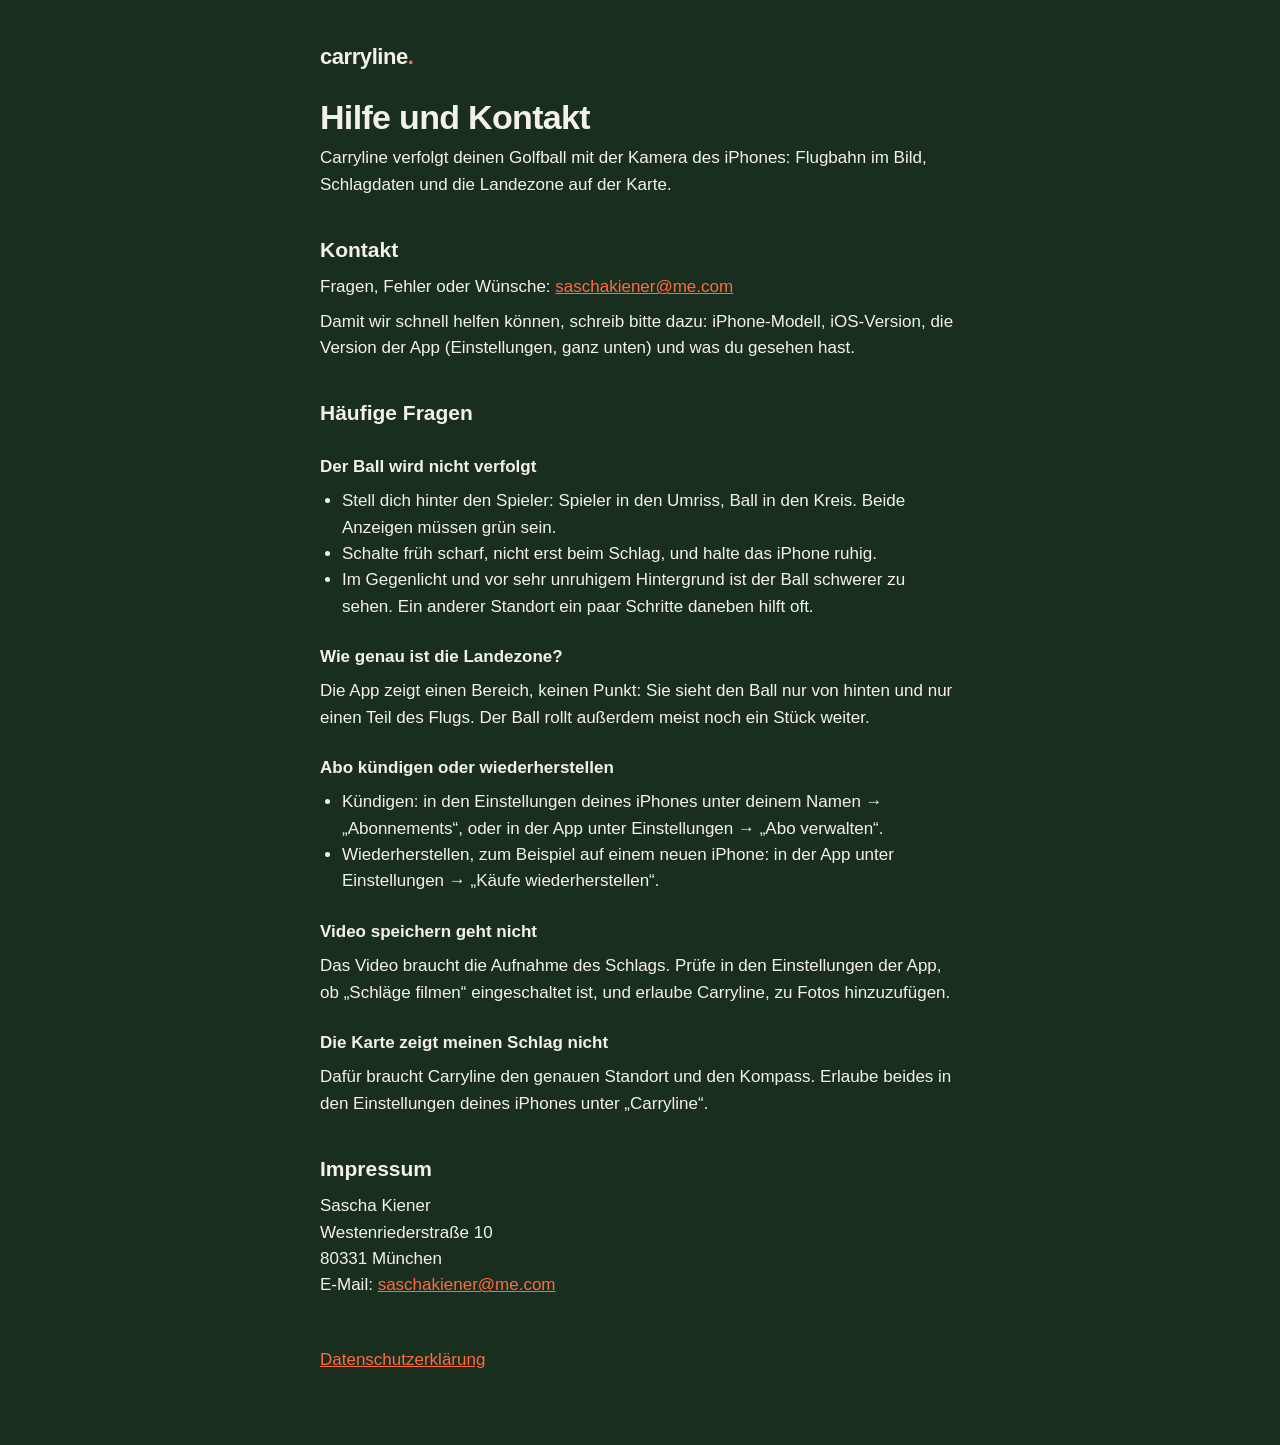
==== index.html @ 8e2b713f "Carryline: support page and privacy policy Co-Authored-By: Claude Fable 5.2 <noreply@anthropic.com>" ====
<!doctype html>
<html lang="de">
<head>
<meta charset="utf-8">
<meta name="viewport" content="width=device-width, initial-scale=1">
<title>Carryline – Hilfe und Kontakt</title>
<link rel="stylesheet" href="stil.css">
</head>
<body>
<main>
<p class="marke">carryline<span>.</span></p>
<h1>Hilfe und Kontakt</h1>
<p>Carryline verfolgt deinen Golfball mit der Kamera des iPhones: Flugbahn im Bild, Schlagdaten und die Landezone auf der Karte.</p>

<h2>Kontakt</h2>
<p>Fragen, Fehler oder Wünsche: <a href="mailto:saschakiener@me.com?subject=Carryline">saschakiener@me.com</a></p>
<p>Damit wir schnell helfen können, schreib bitte dazu: iPhone-Modell, iOS-Version, die Version der App (Einstellungen, ganz unten) und was du gesehen hast.</p>

<h2>Häufige Fragen</h2>

<h3>Der Ball wird nicht verfolgt</h3>
<ul>
<li>Stell dich hinter den Spieler: Spieler in den Umriss, Ball in den Kreis. Beide Anzeigen müssen grün sein.</li>
<li>Schalte früh scharf, nicht erst beim Schlag, und halte das iPhone ruhig.</li>
<li>Im Gegenlicht und vor sehr unruhigem Hintergrund ist der Ball schwerer zu sehen. Ein anderer Standort ein paar Schritte daneben hilft oft.</li>
</ul>

<h3>Wie genau ist die Landezone?</h3>
<p>Die App zeigt einen Bereich, keinen Punkt: Sie sieht den Ball nur von hinten und nur einen Teil des Flugs. Der Ball rollt außerdem meist noch ein Stück weiter.</p>

<h3>Abo kündigen oder wiederherstellen</h3>
<ul>
<li>Kündigen: in den Einstellungen deines iPhones unter deinem Namen → „Abonnements“, oder in der App unter Einstellungen → „Abo verwalten“.</li>
<li>Wiederherstellen, zum Beispiel auf einem neuen iPhone: in der App unter Einstellungen → „Käufe wiederherstellen“.</li>
</ul>

<h3>Video speichern geht nicht</h3>
<p>Das Video braucht die Aufnahme des Schlags. Prüfe in den Einstellungen der App, ob „Schläge filmen“ eingeschaltet ist, und erlaube Carryline, zu Fotos hinzuzufügen.</p>

<h3>Die Karte zeigt meinen Schlag nicht</h3>
<p>Dafür braucht Carryline den genauen Standort und den Kompass. Erlaube beides in den Einstellungen deines iPhones unter „Carryline“.</p>

<h2 id="impressum">Impressum</h2>
<p>Sascha Kiener<br>Westenriederstraße 10<br>80331 München<br>E-Mail: <a href="mailto:saschakiener@me.com">saschakiener@me.com</a></p>

<p class="fuss"><a href="datenschutz.html">Datenschutzerklärung</a></p>
</main>
</body>
</html>
---- stil.css ----
:root { color-scheme: dark; --grund: #1a2e20; --text: #f4f1e8; --leise: #b9c4b6; --akzent: #ff6b3d; }
* { box-sizing: border-box; }
body { margin: 0; background: var(--grund); color: var(--text);
  font: 17px/1.55 -apple-system, BlinkMacSystemFont, "Segoe UI", Roboto, sans-serif; }
main { max-width: 680px; margin: 0 auto; padding: 32px 20px 64px; }
.marke, .marke a { font-weight: 800; font-size: 22px; letter-spacing: -0.02em; color: var(--text); text-decoration: none; }
.marke span { color: var(--akzent); }
h1 { font-size: 34px; line-height: 1.15; letter-spacing: -0.02em; margin: 24px 0 8px; }
h2 { font-size: 21px; margin: 36px 0 8px; }
h3 { font-size: 17px; margin: 24px 0 4px; }
p, ul { margin: 8px 0; }
ul { padding-left: 22px; }
a { color: var(--akzent); }
.stand, .fuss { color: var(--leise); }
.fuss { margin-top: 48px; }
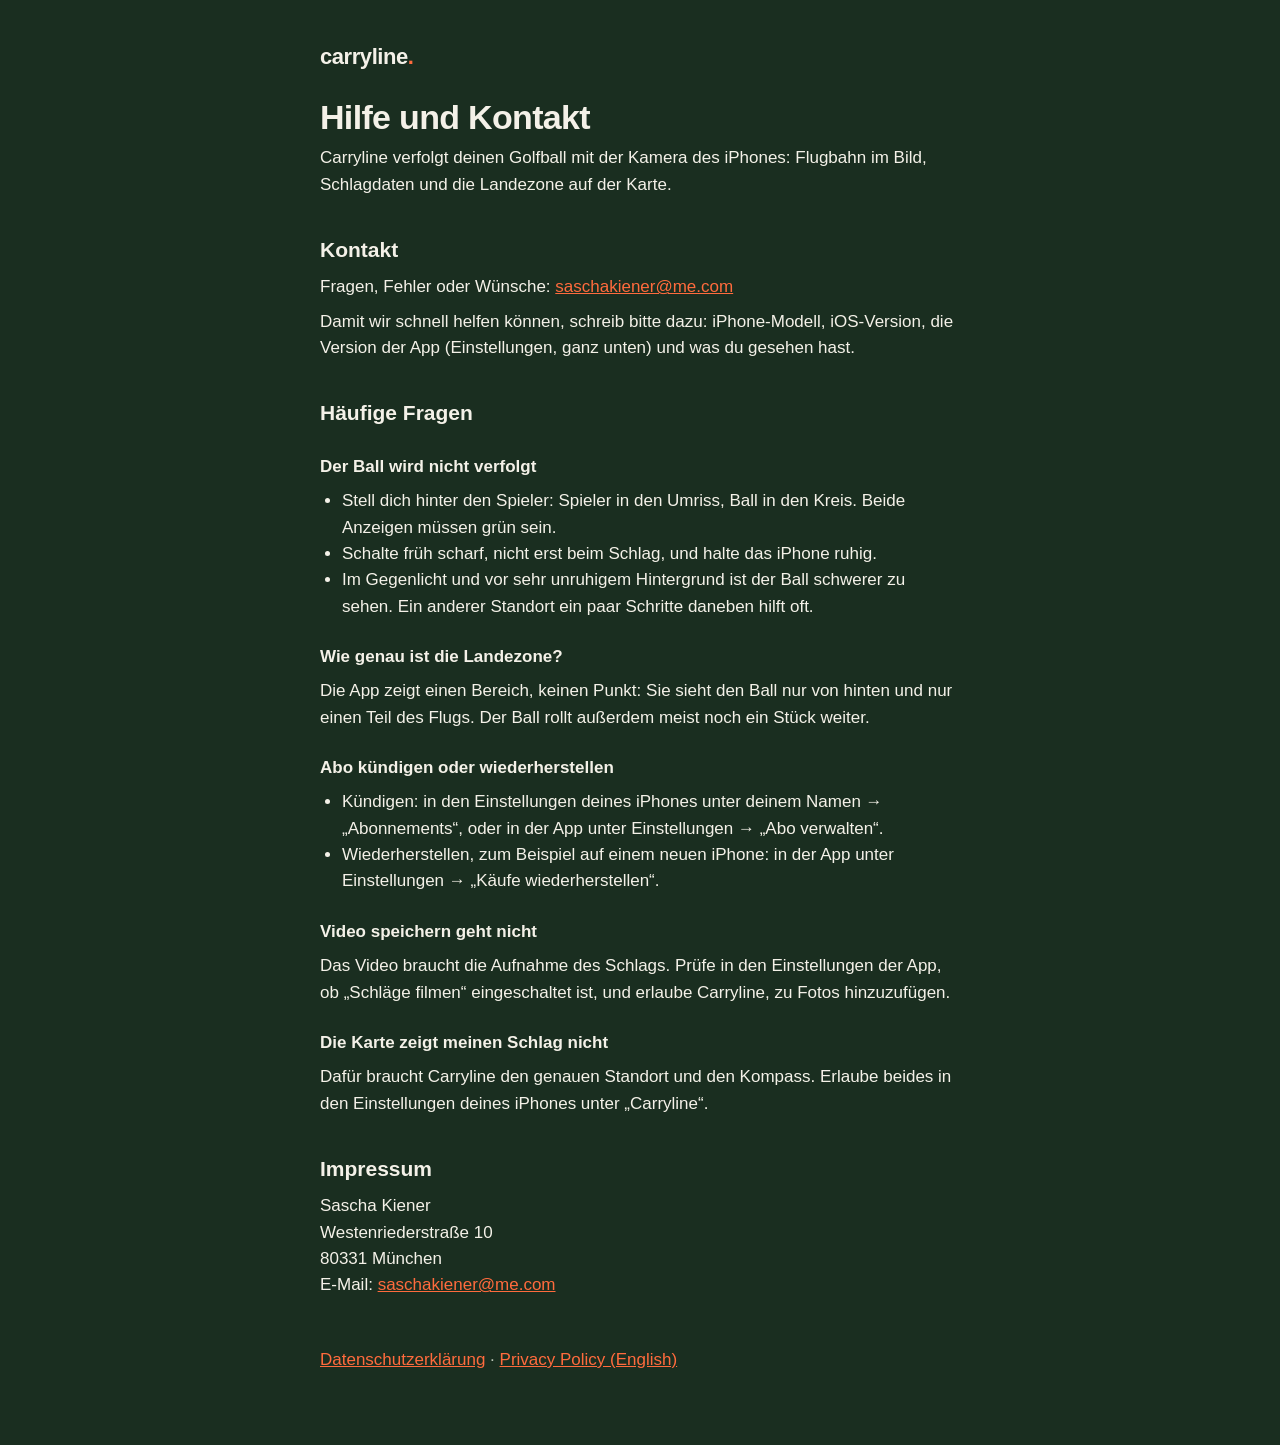
==== commit e5df5b28: "English privacy policy Co-Authored-By: Claude Opus 5.5 <noreply@anthropic.com>" ====
--- a/index.html
+++ b/index.html
@@ -43,7 +43,7 @@
 <h2 id="impressum">Impressum</h2>
 <p>Sascha Kiener<br>Westenriederstraße 10<br>80331 München<br>E-Mail: <a href="mailto:saschakiener@me.com">saschakiener@me.com</a></p>
 
-<p class="fuss"><a href="datenschutz.html">Datenschutzerklärung</a></p>
+<p class="fuss"><a href="datenschutz.html">Datenschutzerklärung</a> · <a href="privacy.html">Privacy Policy (English)</a></p>
 </main>
 </body>
 </html>
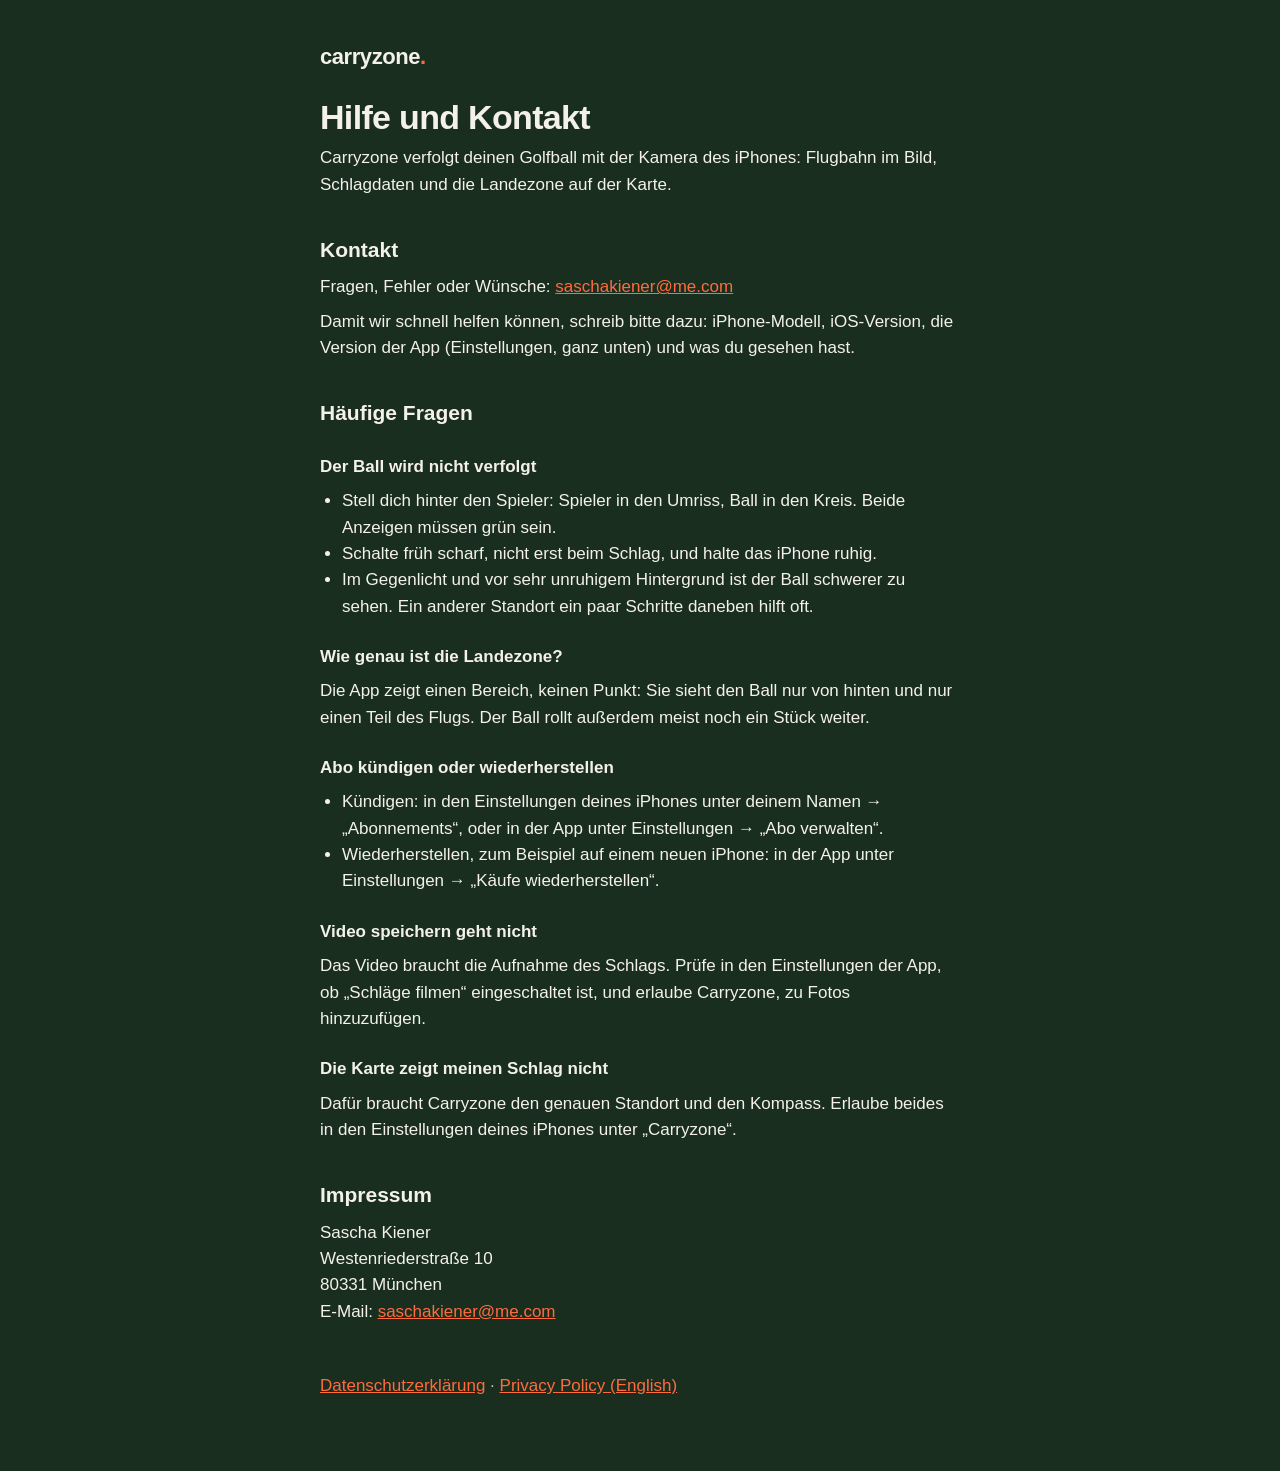
==== commit 24852a8e: "Rename: Carryline is now Carryzone Co-Authored-By: Claude Opus 5.5 <noreply@anthropic.com>" ====
--- a/index.html
+++ b/index.html
@@ -3,17 +3,17 @@
 <head>
 <meta charset="utf-8">
 <meta name="viewport" content="width=device-width, initial-scale=1">
-<title>Carryline – Hilfe und Kontakt</title>
+<title>Carryzone – Hilfe und Kontakt</title>
 <link rel="stylesheet" href="stil.css">
 </head>
 <body>
 <main>
-<p class="marke">carryline<span>.</span></p>
+<p class="marke">carryzone<span>.</span></p>
 <h1>Hilfe und Kontakt</h1>
-<p>Carryline verfolgt deinen Golfball mit der Kamera des iPhones: Flugbahn im Bild, Schlagdaten und die Landezone auf der Karte.</p>
+<p>Carryzone verfolgt deinen Golfball mit der Kamera des iPhones: Flugbahn im Bild, Schlagdaten und die Landezone auf der Karte.</p>
 
 <h2>Kontakt</h2>
-<p>Fragen, Fehler oder Wünsche: <a href="mailto:saschakiener@me.com?subject=Carryline">saschakiener@me.com</a></p>
+<p>Fragen, Fehler oder Wünsche: <a href="mailto:saschakiener@me.com?subject=Carryzone">saschakiener@me.com</a></p>
 <p>Damit wir schnell helfen können, schreib bitte dazu: iPhone-Modell, iOS-Version, die Version der App (Einstellungen, ganz unten) und was du gesehen hast.</p>
 
 <h2>Häufige Fragen</h2>
@@ -35,10 +35,10 @@
 </ul>
 
 <h3>Video speichern geht nicht</h3>
-<p>Das Video braucht die Aufnahme des Schlags. Prüfe in den Einstellungen der App, ob „Schläge filmen“ eingeschaltet ist, und erlaube Carryline, zu Fotos hinzuzufügen.</p>
+<p>Das Video braucht die Aufnahme des Schlags. Prüfe in den Einstellungen der App, ob „Schläge filmen“ eingeschaltet ist, und erlaube Carryzone, zu Fotos hinzuzufügen.</p>
 
 <h3>Die Karte zeigt meinen Schlag nicht</h3>
-<p>Dafür braucht Carryline den genauen Standort und den Kompass. Erlaube beides in den Einstellungen deines iPhones unter „Carryline“.</p>
+<p>Dafür braucht Carryzone den genauen Standort und den Kompass. Erlaube beides in den Einstellungen deines iPhones unter „Carryzone“.</p>
 
 <h2 id="impressum">Impressum</h2>
 <p>Sascha Kiener<br>Westenriederstraße 10<br>80331 München<br>E-Mail: <a href="mailto:saschakiener@me.com">saschakiener@me.com</a></p>
